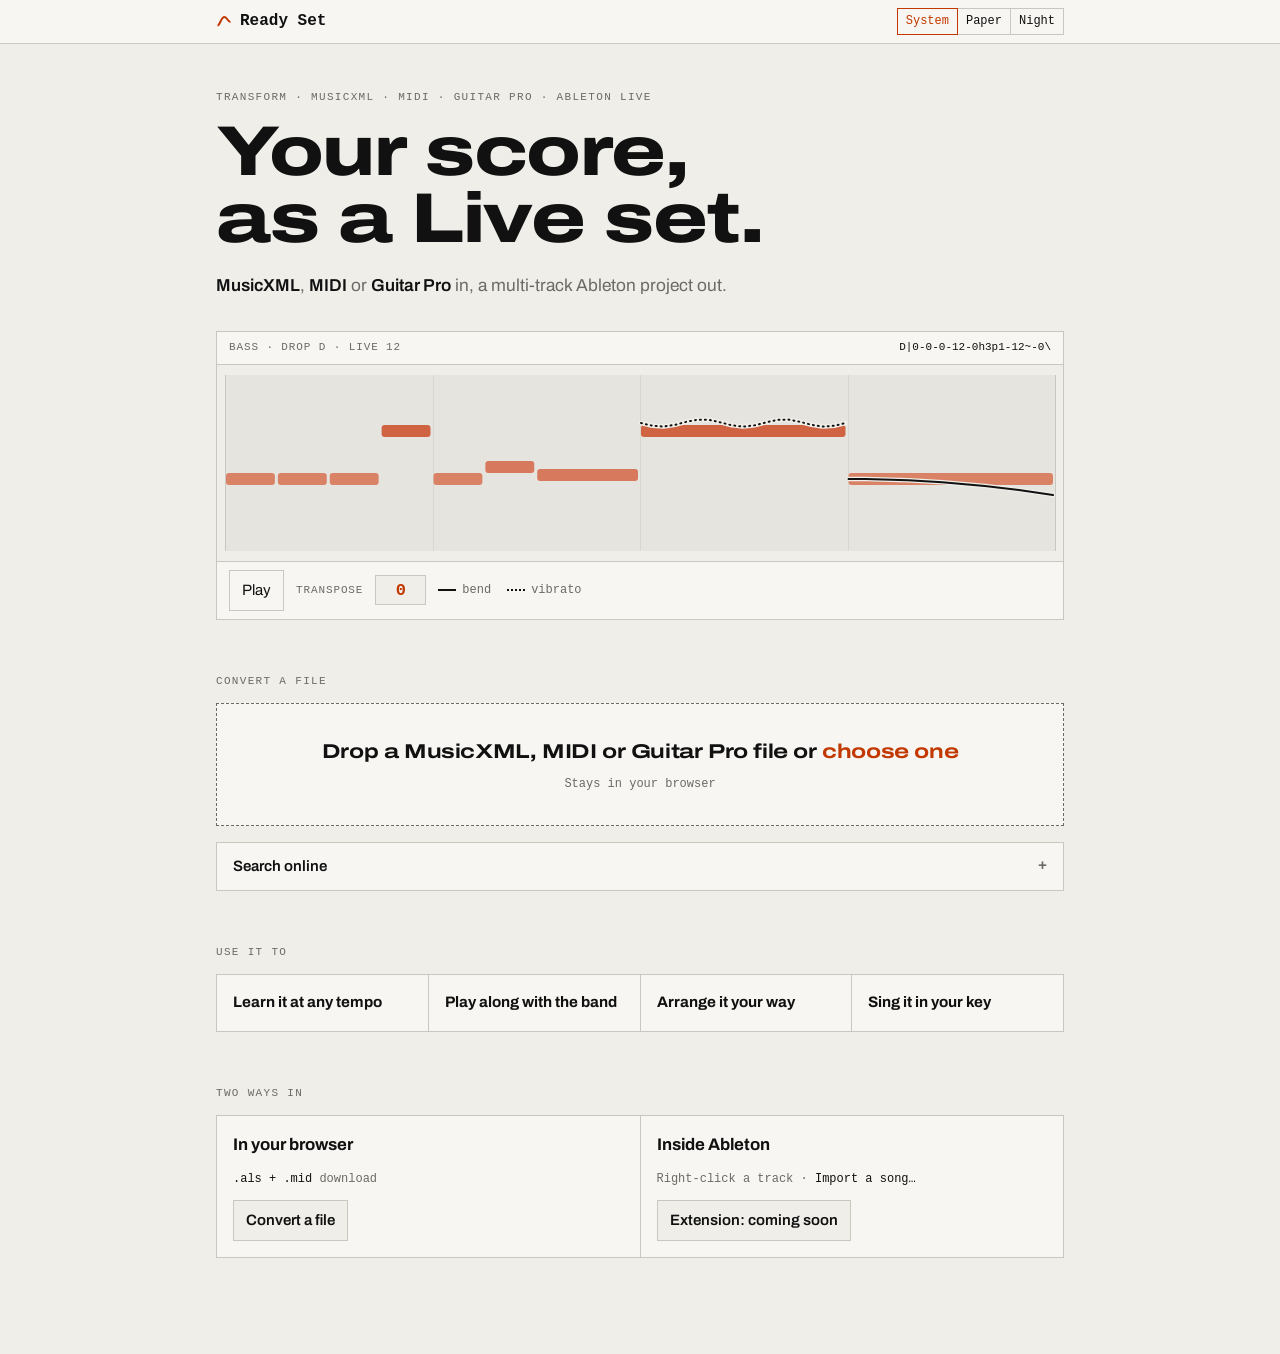
==== index.html @ 7d0a92f9 "Deploy Ready Set 0b4b450" ====
<!DOCTYPE html>
<html lang="en" data-category="transform">
<head>
<meta charset="UTF-8" />
<meta name="viewport" content="width=device-width, initial-scale=1" />
<title>Ready Set: your scores into Ableton Live</title>
<!-- Favicons: generated and copied here by the showcase's `npm run favicons -- --copy`. -->
<link rel="icon" href="./favicons/favicon-32.png" sizes="32x32" type="image/png" />
<link rel="icon" href="./favicons/favicon.svg" type="image/svg+xml" />
<link rel="apple-touch-icon" href="./favicons/apple-touch-icon.png" />
<!-- Shared design system (synced from ~/Playground/design into shared/vendor).
     Paths stay relative so the page also works under a subpath (GitHub Pages). -->
<link rel="stylesheet" href="./shared/vendor/design/tokens.css" />
<link rel="stylesheet" href="./shared/vendor/design/valuebox.css" />
<script src="./shared/roll.js"></script>
<style>
  * { box-sizing: border-box; }
  body {
    margin: 0; background: var(--ground); color: var(--ink);
    font: 15px/1.55 var(--font-sans); font-variant-numeric: tabular-nums;
    -webkit-font-smoothing: antialiased;
  }
  main { max-width: 880px; margin: 0 auto; padding: 0 16px 96px; }
  a { color: var(--ink); }
  .mut { color: var(--ink-mut); }
  .eyebrow { font: 500 11px/1 var(--font-mono); letter-spacing: .12em; text-transform: uppercase; color: var(--ink-mut); }
  .head { font-stretch: var(--head-stretch); font-weight: var(--head-weight); letter-spacing: var(--head-tracking); line-height: .95; margin: 0; }
  section { margin-top: calc(var(--space) * 7); }
  section > .eyebrow { display: block; margin-bottom: calc(var(--space) * 2); }

  /* controls (design reference) --------------------------------------- */
  button, select, input[type=text] {
    font: inherit; color: var(--ink); background: var(--ground-2); border: var(--hairline);
    border-radius: var(--radius); padding: var(--space) calc(var(--space) * 1.5);
  }
  button { cursor: pointer; }
  button:hover { background: var(--band); }
  button:disabled { color: var(--ink-mut); cursor: default; background: var(--ground-2); }
  button[aria-pressed="true"] { border-color: var(--acc); color: var(--acc); }
  button[aria-pressed="true"]:hover { background: var(--ground-2); }
  button.primary { background: var(--ink); color: var(--ground); border-color: var(--ink); font-weight: 600; }
  button.primary:hover { background: var(--ink); opacity: .85; }
  button.primary:disabled { background: var(--ground-2); color: var(--ink-mut); border-color: var(--line); opacity: 1; }
  input[type=checkbox] { accent-color: var(--acc); }
  input[type=text]:focus-visible, select:focus-visible, button:focus-visible, summary:focus-visible, .drop:focus-within {
    outline: 2px solid var(--acc); outline-offset: 1px;
  }
  label.cap, .cap { display: block; font: 500 11px/1.4 var(--font-mono); letter-spacing: .08em; text-transform: uppercase; color: var(--ink-mut); margin-bottom: var(--space); }

  /* bar ---------------------------------------------------------------- */
  .bar { border-bottom: var(--hairline); background: var(--ground-2); }
  .bar-inner { max-width: 880px; margin: 0 auto; padding: var(--space) 16px; display: flex; align-items: center; gap: var(--space); }
  .wordmark { font: 700 16px/1 var(--font-mono); display: flex; align-items: center; gap: var(--space); margin-right: auto; }
  .wordmark svg { width: 16px; height: 16px; }
  .modes { display: flex; }
  .modes button { padding: 4px var(--space); font: 500 12px/1.4 var(--font-mono); }
  .modes button + button { border-left: none; }

  /* hero --------------------------------------------------------------- */
  .hero { margin-top: calc(var(--space) * 6); }
  .hero h1 { font-size: clamp(2.4rem, 8vw, 4.4rem); margin-top: calc(var(--space) * 2); text-wrap: balance; }
  .lede { color: var(--ink-mut); font-size: 1.08rem; max-width: 56ch; margin: calc(var(--space) * 2.5) 0 0; }
  .lede b { color: var(--ink); font-weight: 600; }

  /* demo roll ------------------------------------------------------------ */
  .demo { margin-top: calc(var(--space) * 4); border: var(--hairline); background: var(--ground-2); }
  .demo-bar { display: flex; justify-content: space-between; gap: var(--space); flex-wrap: wrap;
    padding: var(--space) calc(var(--space) * 1.5); border-bottom: var(--hairline);
    font: 500 11px/1.4 var(--font-mono); letter-spacing: .08em; text-transform: uppercase; color: var(--ink-mut); }
  .demo-bar .src { color: var(--ink); text-transform: none; letter-spacing: 0; }
  canvas#roll { width: 100%; height: 196px; display: block; }
  .ctl { display: flex; align-items: center; gap: calc(var(--space) * 1.5); flex-wrap: wrap;
    padding: var(--space) calc(var(--space) * 1.5); border-top: var(--hairline); }
  .ctl-label { font: 500 11px/1 var(--font-mono); letter-spacing: .08em; text-transform: uppercase; color: var(--ink-mut); }
  .legend { font: 12px/1.4 var(--font-mono); color: var(--ink-mut); display: flex; gap: calc(var(--space) * 2); align-items: center; }
  .legend i { display: inline-block; width: 18px; height: 0; border-top: 2px solid var(--ink); vertical-align: middle; margin-right: 6px; }
  .legend i.vib { border-top-style: dotted; }

  /* the tool --------------------------------------------------------------- */
  .drop { display: block; border: 1px dashed var(--ink-mut); background: var(--ground-2); padding: calc(var(--space) * 4) calc(var(--space) * 2);
    text-align: center; cursor: pointer; }
  .drop:hover, .drop.over { border-style: solid; border-color: var(--acc); }
  .drop.over { background: var(--band); }
  .drop .big { font-size: 1.25rem; font-weight: 700; font-stretch: var(--head-stretch); letter-spacing: var(--head-tracking); }
  .drop .big .pick { color: var(--acc); }
  .drop .mut { font: 12px/1.5 var(--font-mono); margin-top: var(--space); }
  .panel { border: var(--hairline); background: var(--ground-2); padding: calc(var(--space) * 2); margin-top: calc(var(--space) * 2); }
  .picked .t { font-weight: 700; font-size: 1.1rem; }
  .picked .m { color: var(--ink-mut); font: 12px/1.5 var(--font-mono); margin-top: 2px; }
  .opts { display: flex; gap: calc(var(--space) * 1.5); align-items: flex-end; flex-wrap: wrap; margin-top: calc(var(--space) * 2); }
  .opts > div { flex: 1; min-width: 150px; }
  .opts > div.act { flex: 0 0 auto; min-width: 0; }
  .opts select { width: 100%; }
  #status { color: var(--ink-mut); font: 12px/1.5 var(--font-mono); min-height: 18px; margin-top: calc(var(--space) * 1.5); }
  #status.err { color: var(--ink); font-weight: 600; }
  #status.err::before { content: "Error: "; }
  #player-host { margin-top: calc(var(--space) * 1.5); }
  midi-player { width: 100%; display: block; }
  midi-player::part(control-panel) { background: var(--ground); border: var(--hairline); border-radius: 0; }
  midi-player::part(play-button) { color: var(--ink); background: var(--ground-2); border: var(--hairline); border-radius: 0; }
  midi-player::part(time) { color: var(--ink-mut); font-family: var(--font-mono); }
  midi-player::part(seek-bar) { accent-color: var(--acc); }
  #template-state { margin-top: var(--space); font: 11.5px var(--font-mono); color: var(--ink-mut); }

  /* online search ------------------------------------------------------------ */
  details.online { margin-top: calc(var(--space) * 2); border: var(--hairline); background: var(--ground-2); }
  details.online > summary { cursor: pointer; padding: calc(var(--space) * 1.5) calc(var(--space) * 2); font-weight: 600; list-style: none;
    display: flex; justify-content: space-between; gap: var(--space); }
  details.online > summary::-webkit-details-marker { display: none; }
  details.online > summary::after { content: "+"; font-family: var(--font-mono); color: var(--ink-mut); }
  details.online[open] > summary::after { content: "\2212"; }
  details.online > summary .mut { font: 12px/1.6 var(--font-mono); font-weight: 400; margin-left: auto; }
  .online-body { padding: 0 calc(var(--space) * 2) calc(var(--space) * 2); }
  .row { display: flex; gap: var(--space); }
  .row > input { flex: 1; min-width: 0; }
  .opt-row { display: flex; align-items: flex-start; gap: var(--space); margin-top: calc(var(--space) * 1.5); }
  .check { display: flex; gap: var(--space); align-items: flex-start; font-size: 14px; }
  .check input { margin-top: 4px; }
  .check .mut { font-size: 13px; }
  /* "Sources": a small disclosure; the list shows on hover, focus, or tap */
  .srcs { position: relative; margin-left: auto; flex: 0 0 auto; }
  .srcs-btn { display: inline-flex; align-items: center; gap: 4px; border: none; background: transparent; padding: 2px 0;
    color: var(--ink-mut); font: 500 11px/1.4 var(--font-mono); text-transform: uppercase; letter-spacing: .06em; cursor: help; }
  .srcs-btn:hover { background: transparent; color: var(--ink); }
  .srcs-btn svg { width: 12px; height: 12px; }
  .srcs .tip { display: none; position: absolute; right: 0; top: calc(100% + 6px); z-index: 5; width: 260px; padding: var(--space) calc(var(--space) * 1.25);
    background: var(--ground); border: var(--hairline); color: var(--ink-mut); font: 12px/1.5 var(--font-mono); flex-direction: column; gap: 3px; }
  .srcs .tip b { color: var(--ink); font-weight: 600; margin-right: 4px; }
  .srcs:hover .tip, .srcs:focus-within .tip, .srcs.open .tip { display: flex; }
  .search-status { color: var(--ink-mut); font: 12px/1.5 var(--font-mono); margin-top: calc(var(--space) * 1.5); }
  .search-status:empty { display: none; }
  .filters { display: flex; flex-wrap: wrap; margin-top: calc(var(--space) * 1.5); }
  .filters:empty { margin-top: 0; }
  .filters button { font: 500 12px/1.4 var(--font-mono); padding: 4px var(--space); margin: 0 -1px -1px 0; }
  .results { margin-top: calc(var(--space) * 1.5); max-height: 340px; overflow: auto; border-top: var(--hairline); }
  .results:empty { border-top: none; margin-top: 0; }
  .result { display: flex; align-items: baseline; gap: calc(var(--space) * 1.5); width: 100%; text-align: left;
    background: transparent; border: none; border-bottom: var(--hairline); padding: var(--space) 0; }
  .result:hover { background: var(--band); }
  .result.sel { box-shadow: inset 2px 0 0 var(--acc); padding-left: var(--space); }
  .result .rmain { flex: 1; min-width: 0; }
  .result .t { font-weight: 600; }
  .result .m, .result .src { color: var(--ink-mut); font: 12px/1.4 var(--font-mono); }
  .result .src { flex: 0 0 auto; text-transform: uppercase; letter-spacing: .06em; }

  /* uses, ways ---------------------------------------------------------------- */
  .grid { display: grid; grid-template-columns: 1fr 1fr; border-top: var(--hairline); border-left: var(--hairline); }
  .grid > * { padding: calc(var(--space) * 2); border-right: var(--hairline); border-bottom: var(--hairline); background: var(--ground-2); }
  .grid h3, .grid h2 { font-size: 1.05rem; margin: 0; font-weight: 700; }
  .grid.four { grid-template-columns: repeat(4, 1fr); }
  .grid.four h3 { font-size: .95rem; }
  .grid p { color: var(--ink-mut); font-size: 14px; margin: var(--space) 0 0; }
  .way { display: flex; flex-direction: column; }
  .way .req { margin-top: auto; padding-top: calc(var(--space) * 1.5); font: 12px/1.5 var(--font-mono); color: var(--ink-mut); }
  .way .req b { color: var(--ink); font-weight: 500; }
  .way a.btn { align-self: flex-start; margin-top: calc(var(--space) * 1.5); text-decoration: none; border: var(--hairline);
    padding: var(--space) calc(var(--space) * 1.5); background: var(--ground); font-weight: 600; }
  .way a.btn:hover { background: var(--band); }

  .foot { margin-top: calc(var(--space) * 6); padding-top: calc(var(--space) * 2); border-top: var(--hairline);
    font: 12px/1.7 var(--font-mono); color: var(--ink-mut); }
  .foot b { color: var(--ink); font-weight: 500; }

  @media (max-width: 600px) {
    .grid, .grid.four { grid-template-columns: 1fr; }
    .demo-bar .src { display: none; }
    .row { flex-direction: column; }
  }
  @media (prefers-reduced-motion: reduce) { * { animation: none !important; transition: none !important; } }
</style>
</head>
<body>
<div class="bar">
  <div class="bar-inner">
    <div class="wordmark">
      <svg viewBox="0 0 16 16" fill="none" aria-hidden="true">
        <path d="M1.5 12.5C4 12.5 5 4 8.5 4c2.6 0 3.4 5 6 5" stroke="var(--acc)" stroke-width="2"/>
      </svg>Ready Set
    </div>
    <div class="modes" role="group" aria-label="Colour mode">
      <button type="button" data-mode="" aria-pressed="true">System</button>
      <button type="button" data-mode="paper" aria-pressed="false">Paper</button>
      <button type="button" data-mode="night" aria-pressed="false">Night</button>
    </div>
  </div>
</div>

<main>
  <section class="hero">
    <div class="eyebrow">Transform · MusicXML · MIDI · Guitar Pro · Ableton Live</div>
    <h1 class="head">Your score, as a Live set.</h1>
    <p class="lede"><b>MusicXML</b>, <b>MIDI</b> or <b>Guitar Pro</b> in, a multi-track Ableton project out.</p>

    <div class="demo">
      <div class="demo-bar">
        <span>Bass · drop D · Live 12</span>
        <span class="src">D|0-0-0-12-0h3p1-12~-0\</span>
      </div>
      <canvas id="roll" aria-label="Piano roll of a one-bar drop-D bassline with a legato run, a vibrato hold and a pitch dive"></canvas>
      <div class="ctl">
        <button id="play" type="button">Play</button>
        <span id="tr-label" class="ctl-label">Transpose</span>
        <span id="tr"></span>
        <span class="legend" aria-hidden="true"><span><i></i>bend</span><span><i class="vib"></i>vibrato</span></span>
      </div>
    </div>
  </section>

  <section class="tool" id="tool">
    <span class="eyebrow">Convert a file</span>
    <label class="drop" id="drop" for="file">
      <div class="big">Drop a MusicXML, MIDI or Guitar Pro file or <span class="pick">choose one</span></div>
      <div class="mut">Stays in your browser</div>
      <input type="file" id="file" accept=".musicxml,.xml,.mid,.midi,.gp,.gpx,.gp3,.gp4,.gp5" hidden />
    </label>

    <details class="online" id="online">
      <summary>Search online</summary>
      <div class="online-body">
        <form id="search-form">
          <div class="row">
            <input type="text" id="q" placeholder="Song or artist" aria-label="Song or artist" autocomplete="off" />
            <button type="submit">Search</button>
          </div>
        </form>
        <div class="opt-row">
          <label class="check">
            <input type="checkbox" id="uploads" />
            <span>Include fan-made MIDI <span class="mut">(fine for practice, not for release)</span></span>
          </label>
          <span class="srcs" id="srcs">
            <button type="button" class="srcs-btn" id="srcs-btn" aria-describedby="srcs-tip" aria-expanded="false"><svg viewBox="0 0 12 12" aria-hidden="true"><circle cx="6" cy="6" r="5.25" fill="none" stroke="currentColor"/><path d="M6 5.2v3.3M6 3.3v.1" stroke="currentColor" stroke-width="1.3" stroke-linecap="round"/></svg>Sources</button>
            <!-- app.js rewrites these lines to match what this host can reach
                 (without a proxy there is no live Mutopia or FreeMIDI). -->
            <span class="tip" role="tooltip" id="srcs-tip">
              <span id="src-mutopia"><b>Mutopia</b> public-domain scores, always searched</span>
              <span id="src-fan"><b>BitMidi, FreeMIDI</b> fan-made MIDI, searched when included</span>
            </span>
          </span>
        </div>
        <div class="search-status" id="search-status" role="status"></div>
        <div class="filters" id="filters"></div>
        <div class="results" id="results"></div>
      </div>
    </details>

    <div class="panel picked" id="picked" hidden>
      <span class="cap">Selected</span>
      <div id="picked-info"></div>
      <div class="opts">
        <div>
          <label class="cap" for="format">Format</label>
          <select id="format">
            <option value="als">Ableton Live (.als)</option>
            <option value="mid">MIDI (.mid)</option>
          </select>
        </div>
        <div>
          <label class="cap" for="semitones">Transpose</label>
          <select id="semitones"><!-- filled by JS: -12..+12 --></select>
        </div>
        <div class="act"><button id="preview" type="button" disabled>Preview</button></div>
        <div class="act"><button id="download" class="primary" type="button" disabled>Download</button></div>
      </div>
      <div id="status" role="status"></div>
      <div id="player-host" hidden></div>
      <div id="template-state"></div>
    </div>
  </section>

  <section class="uses">
    <span class="eyebrow">Use it to</span>
    <div class="grid four">
      <div><h3>Learn it at any tempo</h3></div>
      <div><h3>Play along with the band</h3></div>
      <div><h3>Arrange it your way</h3></div>
      <div><h3>Sing it in your key</h3></div>
    </div>
  </section>

  <section class="ways">
    <span class="eyebrow">Two ways in</span>
    <div class="grid">
      <div class="way">
        <h2>In your browser</h2>
        <div class="req"><b>.als + .mid</b> download</div>
        <a class="btn" href="#tool">Convert a file</a>
      </div>
      <div class="way">
        <h2>Inside Ableton</h2>
        <div class="req">Right-click a track · <b>Import a song…</b></div>
        <a class="btn" href="https://github.com/swwallowws/ready-set">Extension: coming soon</a>
      </div>
    </div>
  </section>
</main>

<script type="module">
  import { valueBox } from "./shared/vendor/design/valuebox.js";
  // ---- colour mode: System / Paper / Night -----------------------------------
  // Stamps data-theme on :root (tokens.css flips color-scheme from it). ?theme=
  // or a saved choice seeds it; the canvas redraws on every change.
  const root = document.documentElement;
  const store = {
    get(k) { try { return localStorage.getItem(k); } catch (e) { return null; } },
    set(k, v) { try { v == null ? localStorage.removeItem(k) : localStorage.setItem(k, v); } catch (e) { /* private mode */ } },
  };
  const modeBtns = [...document.querySelectorAll('.modes button')];
  function setMode(m, save) {
    if (m) root.setAttribute('data-theme', m); else root.removeAttribute('data-theme');
    modeBtns.forEach(b => b.setAttribute('aria-pressed', String(b.dataset.mode === (m || ''))));
    if (save) store.set('tabridge-mode', m || null);
    window.dispatchEvent(new Event('tabridge-theme'));
  }
  const param = new URLSearchParams(location.search).get('theme');
  setMode(param === 'paper' || param === 'night' ? param : (store.get('tabridge-mode') || ''), false);
  modeBtns.forEach(b => b.addEventListener('click', () => setMode(b.dataset.mode, true)));

  // ---- playable bassline demo (Web Audio + canvas) ------------------------------
  // p = semitones above MIDI 40 (E2). v = velocity 0..1 (ghosts play quieter).
  // bend = semitones glided to over the note, vib = vibrato hold, leg = legato
  // from the previous note. The back half of that groove: a chug up to the
  // octave, a legato run, a vibrato hold and a closing dive.
  const D = -2, OCT = 10;
  const notes = [
    {b:0,    l:0.25, p:D,   v:1},
    {b:0.25, l:0.25, p:D,   v:.45},
    {b:0.5,  l:0.25, p:D,   v:.8},
    {b:0.75, l:0.25, p:OCT, v:.75},
    {b:1,    l:0.25, p:D,   v:.45},
    {b:1.25, l:0.25, p:1,   v:.7,  leg:true},
    {b:1.5,  l:0.5,  p:-1,  v:.8,  leg:true},
    {b:2,    l:1,    p:OCT, v:.9, vib:true},
    {b:3,    l:1,    p:D,   v:1,  bend:-4},
  ];
  const BEATS = 4, PMIN = -20, PMAX = 24;   // relative to E2, with room to transpose +-12
  let transpose = 0, playhead = null, pal = null;
  const canvas = document.getElementById('roll'), ctx = canvas.getContext('2d');
  const R = window.TabridgeRoll;
  const refreshPalette = () => { pal = R.palette(root); draw(); };

  function fit() {
    const dpr = Math.min(window.devicePixelRatio || 1, 2), r = canvas.getBoundingClientRect();
    canvas.width = Math.round(r.width * dpr); canvas.height = Math.round(r.height * dpr);
    ctx.setTransform(dpr, 0, 0, dpr, 0, 0); return r;
  }
  // Rounded-rect path (the demo keeps its original chunky note shape).
  function rr(x, y, w, h, r) { ctx.beginPath(); ctx.moveTo(x + r, y);
    ctx.arcTo(x + w, y, x + w, y + h, r); ctx.arcTo(x + w, y + h, x, y + h, r); ctx.arcTo(x, y + h, x, y, r); ctx.arcTo(x, y, x + w, y, r); ctx.closePath(); }
  // A 2px ink line over a ground-coloured casing, so it reads on any tint.
  // `dash` draws the ink pass dotted (the casing stays a solid halo underneath),
  // matching the legend's dotted vibrato swatch.
  function cased(path, dash) {
    ctx.lineCap = 'round'; ctx.lineJoin = 'round'; ctx.setLineDash([]);
    path(); ctx.lineWidth = 4.5; ctx.strokeStyle = pal.ground; ctx.stroke();
    if (dash) ctx.setLineDash(dash);
    path(); ctx.lineWidth = 2; ctx.strokeStyle = pal.ink; ctx.stroke();
    if (dash) ctx.setLineDash([]);
  }
  function draw() {
    if (!pal) pal = R.palette(root);
    const r = fit(), W = r.width, H = r.height, pL = 8, pT = 10, rw = W - 16, rh = H - 20;
    ctx.fillStyle = pal.ground; ctx.fillRect(0, 0, W, H);
    ctx.fillStyle = pal.band; ctx.fillRect(pL, pT, rw, rh);
    const x = b => pL + (b / BEATS) * rw, y = p => pT + ((PMAX - (p + transpose)) / (PMAX - PMIN)) * rh;
    ctx.fillStyle = pal.line;   // beat lines, bar lines stronger
    for (let i = 0; i <= BEATS; i++) { ctx.globalAlpha = i % 4 === 0 ? 1 : 0.5; ctx.fillRect(Math.round(x(i)), pT, 1, rh); }
    ctx.globalAlpha = 1;
    const at = playhead == null ? null : playhead * BEATS;
    notes.forEach(n => {
      const nx = x(n.b), nw = Math.max(6, x(n.b + n.l) - nx - 3), ny = y(n.p);
      const now = at != null && at >= n.b && at < n.b + n.l;
      rr(nx + 1, ny - 6, nw, 12, 3);
      // shaded by sounding pitch on the roll's fixed axis, so a transpose recolours the line
      ctx.fillStyle = now ? pal.acc : pal.tint(R.shade(n.p + transpose, PMIN, PMAX)); ctx.fill();
      if (now) { ctx.lineWidth = 1; ctx.strokeStyle = pal.ink; ctx.stroke(); }
      if (n.bend) {   // bend: curve from the note to its target pitch
        const x0 = nx + 1, x1 = nx + 1 + nw, y0 = ny, y1 = y(n.p + n.bend);
        cased(() => { ctx.beginPath(); ctx.moveTo(x0, y0);
          for (let s = 1; s <= 24; s++) { const t = s / 24; ctx.lineTo(x0 + (x1 - x0) * t, y0 + (y1 - y0) * t * t); } });
      }
      if (n.vib) {    // vibrato: a dotted wave riding just above the note
        cased(() => { ctx.beginPath();
          for (let s = 0; s <= 18; s++) { const t = s / 18, xx = nx + 1 + nw * t, yy = ny - 8 + Math.sin(t * Math.PI * 5) * 3.6;
            s === 0 ? ctx.moveTo(xx, yy) : ctx.lineTo(xx, yy); } }, [1, 4]);
      }
    });
    if (playhead != null) { ctx.fillStyle = pal.acc; ctx.fillRect(Math.round(pL + playhead * rw), pT, 1.5, rh); }
  }

  valueBox(document.getElementById('tr'), {
    min: -12, max: 12, value: 0, labelledBy: 'tr-label',
    format: v => (v > 0 ? '+' : '') + v,
    onChange: v => {
      transpose = v; draw();
      if (playing) activeOscs.forEach(o => { try { o.detune.setValueAtTime(transpose * 100, audio.currentTime); } catch (e) {} });
    },
  });

  // audible playback (legato groups, live transpose, sustaining bass)
  let audio = null, playNodes = [], activeOscs = [], playing = false, phStart = 0, phRAF = 0, endTimer = 0;
  const BPM = 100, SPB = 60 / BPM, TOTAL = BEATS * SPB, midiFreq = m => 440 * Math.pow(2, (m - 69) / 12);
  const playBtn = document.getElementById('play');
  function stopAudio() {
    playing = false; playhead = null; cancelAnimationFrame(phRAF); clearTimeout(endTimer);
    playNodes.forEach(n => { try { n.stop(); } catch (e) {} }); playNodes = []; activeOscs = [];
    playBtn.textContent = 'Play'; playBtn.setAttribute('aria-pressed', 'false'); draw();
  }
  function playAudio() {
    if (playing) { stopAudio(); return; }
    audio = audio || new (window.AudioContext || window.webkitAudioContext)(); audio.resume();
    const t = audio.currentTime + 0.06;
    const master = audio.createGain(); master.gain.value = 0.2;
    const lp = audio.createBiquadFilter(); lp.type = 'lowpass'; lp.frequency.value = 1600; lp.Q.value = 0.6;
    master.connect(lp); lp.connect(audio.destination);
    const groups = []; let cur = null;
    notes.forEach(n => { const contig = cur && Math.abs(n.b - cur.endBeat) < 0.02;
      if (n.leg && cur && contig) { cur.segs.push(n); cur.endBeat = n.b + n.l; }
      else { cur = { sb: n.b, endBeat: n.b + n.l, segs: [n] }; groups.push(cur); } });
    groups.forEach(gp => {
      const gt0 = t + gp.sb * SPB, gEnd = t + gp.endBeat * SPB;
      const osc = audio.createOscillator(); osc.type = 'triangle';
      const g = audio.createGain(); osc.connect(g); g.connect(master);
      osc.detune.setValueAtTime(transpose * 100, gt0);
      gp.segs.forEach((n, si) => { const st = t + n.b * SPB, dur = n.l * SPB, f = midiFreq(40 + n.p);
        if (si === 0) osc.frequency.setValueAtTime(f, st);
        else osc.frequency.linearRampToValueAtTime(f, st + 0.028);
        if (n.bend) osc.frequency.linearRampToValueAtTime(midiFreq(40 + n.p + n.bend), st + dur * 0.9);
        if (n.vib) { const lfo = audio.createOscillator(); lfo.frequency.value = 5.5; const lg = audio.createGain(); lg.gain.value = 40;
          lfo.connect(lg); lg.connect(osc.detune); lfo.start(st); lfo.stop(st + dur + 0.05); playNodes.push(lfo); } });
      const glen = gEnd - gt0, rel = Math.min(0.12, glen * 0.35);
      const pk = 0.85 * (0.3 + 0.7 * gp.segs[0].v);   // velocity: ghosts sit back
      g.gain.setValueAtTime(0, gt0); g.gain.linearRampToValueAtTime(pk, gt0 + 0.02);
      g.gain.setValueAtTime(pk, gEnd - rel); g.gain.linearRampToValueAtTime(0.0001, gEnd);
      osc.start(gt0); osc.stop(gEnd + 0.06); playNodes.push(osc); activeOscs.push(osc); });
    playing = true; phStart = t; playBtn.textContent = 'Stop'; playBtn.setAttribute('aria-pressed', 'true');
    if (R.reducedMotion()) {
      // Reduced motion: a static marker at the start instead of a moving playhead.
      playhead = 0; draw(); endTimer = setTimeout(stopAudio, TOTAL * 1000 + 100);
      return;
    }
    (function ph() { if (!playing) return; const el = audio.currentTime - phStart;
      if (el >= TOTAL) { stopAudio(); return; } playhead = Math.max(0, el / TOTAL); draw(); phRAF = requestAnimationFrame(ph); })();
  }
  playBtn.addEventListener('click', playAudio);
  window.addEventListener('resize', draw);
  window.addEventListener('tabridge-theme', refreshPalette);
  R.onSchemeChange(refreshPalette);
  document.fonts && document.fonts.ready.then(refreshPalette);
  refreshPalette();
</script>
<script type="module" src="./app.js"></script>
</body>
</html>
---- shared/vendor/design/tokens.css ----
/* Shared design system: the only source of colour, type and shape.
   Mode follows the system (Paper light, Night dark); data-theme="paper" or
   "night" on any element forces one. data-category on any element sets --acc
   for it and its children. Colours are light-dark(Paper, Night), which needs
   Safari 17.5+, Chrome 123+ or Firefox 120+; older engines get Paper. */

@font-face {
  font-family: "Archivo";
  src: url("fonts/Archivo.woff2") format("woff2");
  font-weight: 400 800;
  font-stretch: 62% 125%;
  font-display: swap;
}
@font-face {
  font-family: "JetBrains Mono";
  src: url("fonts/JetBrainsMono.woff2") format("woff2");
  font-weight: 100 800;
  font-display: swap;
}

:root {
  color-scheme: light dark;

  --ground:   light-dark(#efeee9, #0e0e0e);
  --ground-2: light-dark(#f7f6f2, #161616);
  --band:     light-dark(#e6e4de, #151515);
  --line:     light-dark(#c9c7bf, #333333);
  --ink:      light-dark(#111111, #f2f2ee);
  --ink-mut:  light-dark(#6b6a64, #8a8a85);
  /* The demo shell's "DEMO" mark, laid over the demo at a low alpha
     (demoshell.css): the ink, so it shows on every ground and on top of
     notes, within what check-contrast.mjs allows where it crosses text. */
  --mark:     light-dark(#111111, #f2f2ee);

  /* Without a category the accent is ink. */
  --acc: var(--ink);

  --font-sans: "Archivo", -apple-system, "Helvetica Neue", Helvetica, Arial, sans-serif;
  --font-mono: "JetBrains Mono", ui-monospace, "SF Mono", Menlo, monospace;
  --head-stretch: 125%;
  --head-weight: 800;
  --head-tracking: -0.02em;

  --space: 8px;
  --radius: 0;
  --hairline: 1px solid var(--line);
}

[data-theme="paper"] { color-scheme: light; }
[data-theme="night"] { color-scheme: dark; }
/* data-theme only flips color-scheme by default; repaint the surface too, or a
   themed child (e.g. <aside data-theme="night"> inside a Paper page) shows
   the wrong ink on the parent's ground. */
[data-theme] { background-color: var(--ground); color: var(--ink); }

/* Category accents mean "active / now". Any element may carry data-category. */
[data-category="transcribe"] { --acc: light-dark(#007489, #3df2ff); }
[data-category="transform"]  { --acc: light-dark(#c23900, #ff5a1f); }
[data-category="perceive"]   { --acc: light-dark(#597300, #d7ff1f); }
[data-category="workflow"]   { --acc: light-dark(#cd0f70, #ff2d95); }

/* Engines without light-dark(): Paper only. Must equal the Paper values above;
   check-contrast.mjs enforces it. */
@supports not (color: light-dark(#000000, #ffffff)) {
  :root, [data-theme] { color-scheme: light; }
  :root {
    --ground: #efeee9;
    --ground-2: #f7f6f2;
    --band: #e6e4de;
    --line: #c9c7bf;
    --ink: #111111;
    --ink-mut: #6b6a64;
    --mark: #111111;
  }
  [data-category="transcribe"] { --acc: #007489; }
  [data-category="transform"]  { --acc: #c23900; }
  [data-category="perceive"]   { --acc: #597300; }
  [data-category="workflow"]   { --acc: #cd0f70; }
}
---- shared/vendor/design/valuebox.css ----
/* Value box (valuebox.js): only the number, in the accent, in a box. On hover
   an arrow appears in the half the pointer is over and the cursor points the
   same way. Link after tokens.css; sizes follow the element's font-size. */

.valuebox {
  position: relative;
  display: inline-grid;
  place-items: center;
  min-width: 5ch;
  height: 1.75em;
  padding: 0 0.7em;
  border: var(--hairline);
  background: var(--ground);
  /* Sized to sit in a toolbar next to 12-13 px controls without shouting;
     set font-size on the element to scale the whole box. */
  font: 600 17px/1 var(--font-mono);
  font-variant-numeric: tabular-nums;
  color: var(--acc);
  cursor: pointer;
  user-select: none;
  -webkit-user-select: none;
  touch-action: none;
}
.valuebox:hover,
.valuebox.held { border-color: var(--acc); }
.valuebox:focus-visible { outline: 2px solid var(--acc); outline-offset: 1px; }
.valuebox[data-half="up"] { cursor: n-resize; }
.valuebox[data-half="down"] { cursor: s-resize; }

.valuebox-arrow {
  position: absolute;
  right: 3px;
  width: 0;
  height: 0;
  opacity: 0;
  border-left: 4px solid transparent;
  border-right: 4px solid transparent;
  transition: opacity 0.12s;
}
.valuebox[data-half="up"] .valuebox-arrow { top: 5px; border-bottom: 5px solid var(--acc); opacity: 1; }
.valuebox[data-half="down"] .valuebox-arrow { bottom: 5px; border-top: 5px solid var(--acc); opacity: 1; }
@media (prefers-reduced-motion: reduce) {
  .valuebox-arrow { transition: none; }
}
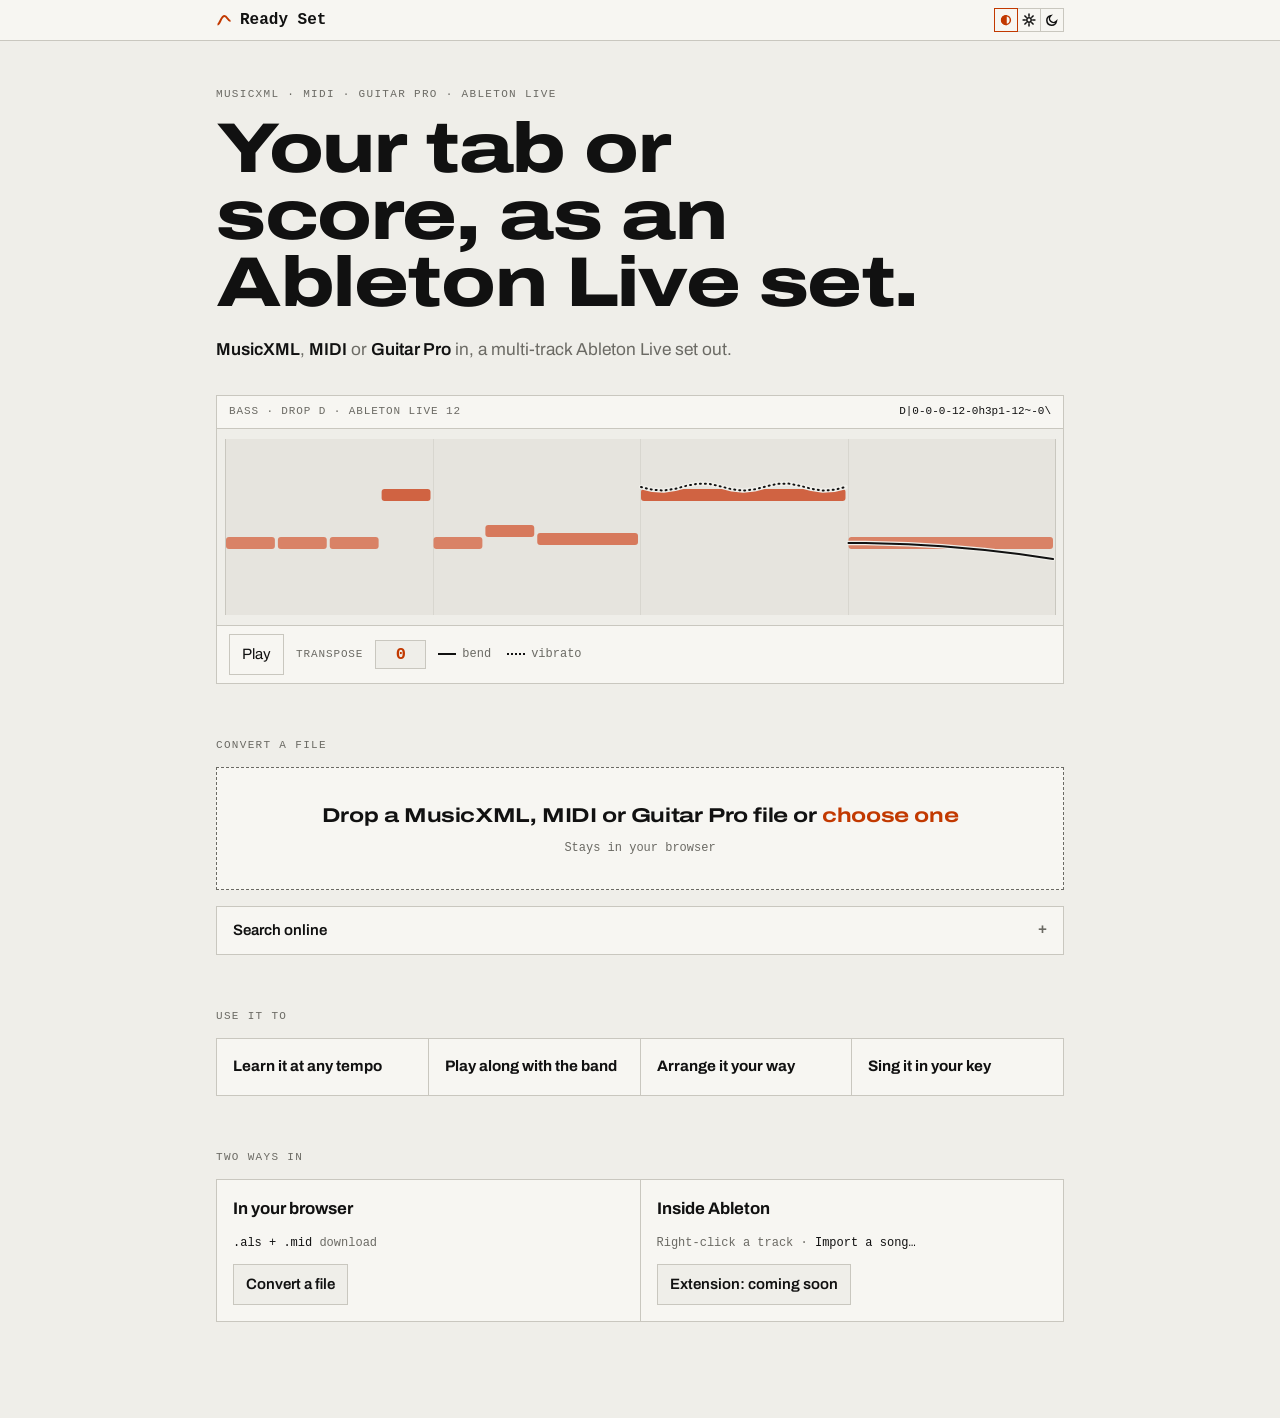
==== commit 746693db: "Deploy Ready Set 4b8a9e9" ====
--- a/index.html
+++ b/index.html
@@ -3,7 +3,7 @@
 <head>
 <meta charset="UTF-8" />
 <meta name="viewport" content="width=device-width, initial-scale=1" />
-<title>Ready Set: your scores into Ableton Live</title>
+<title>Ready Set: your tabs and scores into Ableton Live</title>
 <!-- Favicons: generated and copied here by the showcase's `npm run favicons -- --copy`. -->
 <link rel="icon" href="./favicons/favicon-32.png" sizes="32x32" type="image/png" />
 <link rel="icon" href="./favicons/favicon.svg" type="image/svg+xml" />
@@ -12,6 +12,8 @@
      Paths stay relative so the page also works under a subpath (GitHub Pages). -->
 <link rel="stylesheet" href="./shared/vendor/design/tokens.css" />
 <link rel="stylesheet" href="./shared/vendor/design/valuebox.css" />
+<link rel="stylesheet" href="./shared/vendor/design/iconbutton.css" />
+<link rel="stylesheet" href="./shared/vendor/design/themeswitch.css" />
 <script src="./shared/roll.js"></script>
 <style>
   * { box-sizing: border-box; }
@@ -52,9 +54,6 @@
   .bar-inner { max-width: 880px; margin: 0 auto; padding: var(--space) 16px; display: flex; align-items: center; gap: var(--space); }
   .wordmark { font: 700 16px/1 var(--font-mono); display: flex; align-items: center; gap: var(--space); margin-right: auto; }
   .wordmark svg { width: 16px; height: 16px; }
-  .modes { display: flex; }
-  .modes button { padding: 4px var(--space); font: 500 12px/1.4 var(--font-mono); }
-  .modes button + button { border-left: none; }
 
   /* hero --------------------------------------------------------------- */
   .hero { margin-top: calc(var(--space) * 6); }
@@ -177,23 +176,19 @@
         <path d="M1.5 12.5C4 12.5 5 4 8.5 4c2.6 0 3.4 5 6 5" stroke="var(--acc)" stroke-width="2"/>
       </svg>Ready Set
     </div>
-    <div class="modes" role="group" aria-label="Colour mode">
-      <button type="button" data-mode="" aria-pressed="true">System</button>
-      <button type="button" data-mode="paper" aria-pressed="false">Paper</button>
-      <button type="button" data-mode="night" aria-pressed="false">Night</button>
-    </div>
+    <div class="modes"></div>
   </div>
 </div>
 
 <main>
   <section class="hero">
-    <div class="eyebrow">Transform · MusicXML · MIDI · Guitar Pro · Ableton Live</div>
-    <h1 class="head">Your score, as a Live set.</h1>
-    <p class="lede"><b>MusicXML</b>, <b>MIDI</b> or <b>Guitar Pro</b> in, a multi-track Ableton project out.</p>
+    <div class="eyebrow">MusicXML · MIDI · Guitar Pro · Ableton Live</div>
+    <h1 class="head">Your tab or score, as an Ableton Live set.</h1>
+    <p class="lede"><b>MusicXML</b>, <b>MIDI</b> or <b>Guitar Pro</b> in, a multi-track Ableton Live set out.</p>
 
     <div class="demo">
       <div class="demo-bar">
-        <span>Bass · drop D · Live 12</span>
+        <span>Bass · drop D · Ableton Live 12</span>
         <span class="src">D|0-0-0-12-0h3p1-12~-0\</span>
       </div>
       <canvas id="roll" aria-label="Piano roll of a one-bar drop-D bassline with a legato run, a vibrato hold and a pitch dive"></canvas>
@@ -231,7 +226,7 @@
           <span class="srcs" id="srcs">
             <button type="button" class="srcs-btn" id="srcs-btn" aria-describedby="srcs-tip" aria-expanded="false"><svg viewBox="0 0 12 12" aria-hidden="true"><circle cx="6" cy="6" r="5.25" fill="none" stroke="currentColor"/><path d="M6 5.2v3.3M6 3.3v.1" stroke="currentColor" stroke-width="1.3" stroke-linecap="round"/></svg>Sources</button>
             <!-- app.js rewrites these lines to match what this host can reach
-                 (without a proxy there is no live Mutopia or FreeMIDI). -->
+                 (the static site has no proxy, so no live Mutopia or FreeMIDI). -->
             <span class="tip" role="tooltip" id="srcs-tip">
               <span id="src-mutopia"><b>Mutopia</b> public-domain scores, always searched</span>
               <span id="src-fan"><b>BitMidi, FreeMIDI</b> fan-made MIDI, searched when included</span>
@@ -297,24 +292,13 @@
 
 <script type="module">
   import { valueBox } from "./shared/vendor/design/valuebox.js";
-  // ---- colour mode: System / Paper / Night -----------------------------------
-  // Stamps data-theme on :root (tokens.css flips color-scheme from it). ?theme=
-  // or a saved choice seeds it; the canvas redraws on every change.
-  const root = document.documentElement;
-  const store = {
-    get(k) { try { return localStorage.getItem(k); } catch (e) { return null; } },
-    set(k, v) { try { v == null ? localStorage.removeItem(k) : localStorage.setItem(k, v); } catch (e) { /* private mode */ } },
-  };
-  const modeBtns = [...document.querySelectorAll('.modes button')];
-  function setMode(m, save) {
-    if (m) root.setAttribute('data-theme', m); else root.removeAttribute('data-theme');
-    modeBtns.forEach(b => b.setAttribute('aria-pressed', String(b.dataset.mode === (m || ''))));
-    if (save) store.set('tabridge-mode', m || null);
-    window.dispatchEvent(new Event('tabridge-theme'));
-  }
-  const param = new URLSearchParams(location.search).get('theme');
-  setMode(param === 'paper' || param === 'night' ? param : (store.get('tabridge-mode') || ''), false);
-  modeBtns.forEach(b => b.addEventListener('click', () => setMode(b.dataset.mode, true)));
+  import { themeSwitch } from "./shared/vendor/design/themeswitch.js";
+  // ---- colour mode: System / Paper / Night, as the design system's symbols ----
+  // ?theme= or a saved choice seeds it; the canvas redraws on every change.
+  themeSwitch(document.querySelector('.modes'), {
+    storageKey: 'tabridge-mode',
+    onChange: () => window.dispatchEvent(new Event('tabridge-theme')),
+  });
 
   // ---- playable bassline demo (Web Audio + canvas) ------------------------------
   // p = semitones above MIDI 40 (E2). v = velocity 0..1 (ghosts play quieter).
@@ -337,6 +321,7 @@
   let transpose = 0, playhead = null, pal = null;
   const canvas = document.getElementById('roll'), ctx = canvas.getContext('2d');
   const R = window.TabridgeRoll;
+  const root = document.documentElement;   // the palette reads the theme's tokens from here
   const refreshPalette = () => { pal = R.palette(root); draw(); };
 
   function fit() {
--- a/shared/vendor/design/tokens.css
+++ b/shared/vendor/design/tokens.css
@@ -35,6 +35,16 @@
   /* Without a category the accent is ink. */
   --acc: var(--ink);
 
+  /* One colour per drum part, wherever drums are drawn (YSAD's circle, dials
+     and pads). A fixed categorical set, validated with the dataviz palette
+     checks for every pair in both modes: lightness band, chroma, colourblind
+     separation, normal-vision separation, 3:1 against the ground. The kick is
+     the transform accent. */
+  --drum-kick:  light-dark(#c23900, #fa4e00);
+  --drum-snare: light-dark(#2a78d6, #0066c8);
+  --drum-hats:  light-dark(#008a5f, #199e70);
+  --drum-perc:  light-dark(#4a3aa7, #c366e7);
+
   --font-sans: "Archivo", -apple-system, "Helvetica Neue", Helvetica, Arial, sans-serif;
   --font-mono: "JetBrains Mono", ui-monospace, "SF Mono", Menlo, monospace;
   --head-stretch: 125%;
@@ -71,6 +81,10 @@
     --ink: #111111;
     --ink-mut: #6b6a64;
     --mark: #111111;
+    --drum-kick: #c23900;
+    --drum-snare: #2a78d6;
+    --drum-hats: #008a5f;
+    --drum-perc: #4a3aa7;
   }
   [data-category="transcribe"] { --acc: #007489; }
   [data-category="transform"]  { --acc: #c23900; }
--- a/shared/vendor/design/iconbutton.css
+++ b/shared/vendor/design/iconbutton.css
@@ -0,0 +1,36 @@
+/* Icon buttons (iconbutton.js): a square button with a symbol drawn in
+   currentColor. Sizes m (32px, the default) and s (24px). Pressed toggles
+   take the accent. Link after tokens.css. Nothing moves. */
+
+.iconbutton {
+  --iconbutton-size: calc(var(--space) * 4);
+  --iconbutton-glyph: 16px;
+  box-sizing: border-box;
+  display: inline-grid;
+  place-items: center;
+  flex: none;
+  width: var(--iconbutton-size);
+  height: var(--iconbutton-size);
+  margin: 0;
+  padding: 0;
+  border: var(--hairline);
+  border-radius: var(--radius);
+  background: var(--ground-2);
+  color: var(--ink);
+  cursor: pointer;
+  vertical-align: middle;
+}
+.iconbutton[data-size="s"] { --iconbutton-size: calc(var(--space) * 3); --iconbutton-glyph: 14px; }
+.iconbutton .ds-icon { display: block; width: var(--iconbutton-glyph); height: var(--iconbutton-glyph); pointer-events: none; }
+/* The stroke stays 1.5px at every size. */
+.ds-icon * { vector-effect: non-scaling-stroke; }
+
+.iconbutton:hover { background: var(--band); }
+.iconbutton[aria-pressed="true"] { border-color: var(--acc); color: var(--acc); }
+.iconbutton[aria-pressed="true"]:hover { background: var(--ground-2); }
+.iconbutton:focus-visible { outline: 2px solid var(--acc); outline-offset: 1px; }
+.iconbutton:disabled { cursor: default; opacity: .45; }
+.iconbutton:disabled:hover { background: var(--ground-2); }
+
+/* A bare icon anywhere else (a link, a line of text) sits on the text line. */
+.ds-icon { flex: none; vertical-align: -.2em; }
--- a/shared/vendor/design/themeswitch.css
+++ b/shared/vendor/design/themeswitch.css
@@ -0,0 +1,9 @@
+/* The colour mode switch (themeswitch.js): three small icon buttons joined
+   into one row. The chosen mode takes the accent. Link after iconbutton.css. */
+
+.themeswitch { display: inline-flex; }
+.themeswitch .iconbutton { border-radius: 0; }
+.themeswitch .iconbutton:first-child { border-radius: var(--radius) 0 0 var(--radius); }
+.themeswitch .iconbutton:last-child { border-radius: 0 var(--radius) var(--radius) 0; }
+.themeswitch .iconbutton + .iconbutton { margin-left: -1px; }
+.themeswitch .iconbutton[aria-pressed="true"] { position: relative; z-index: 1; }
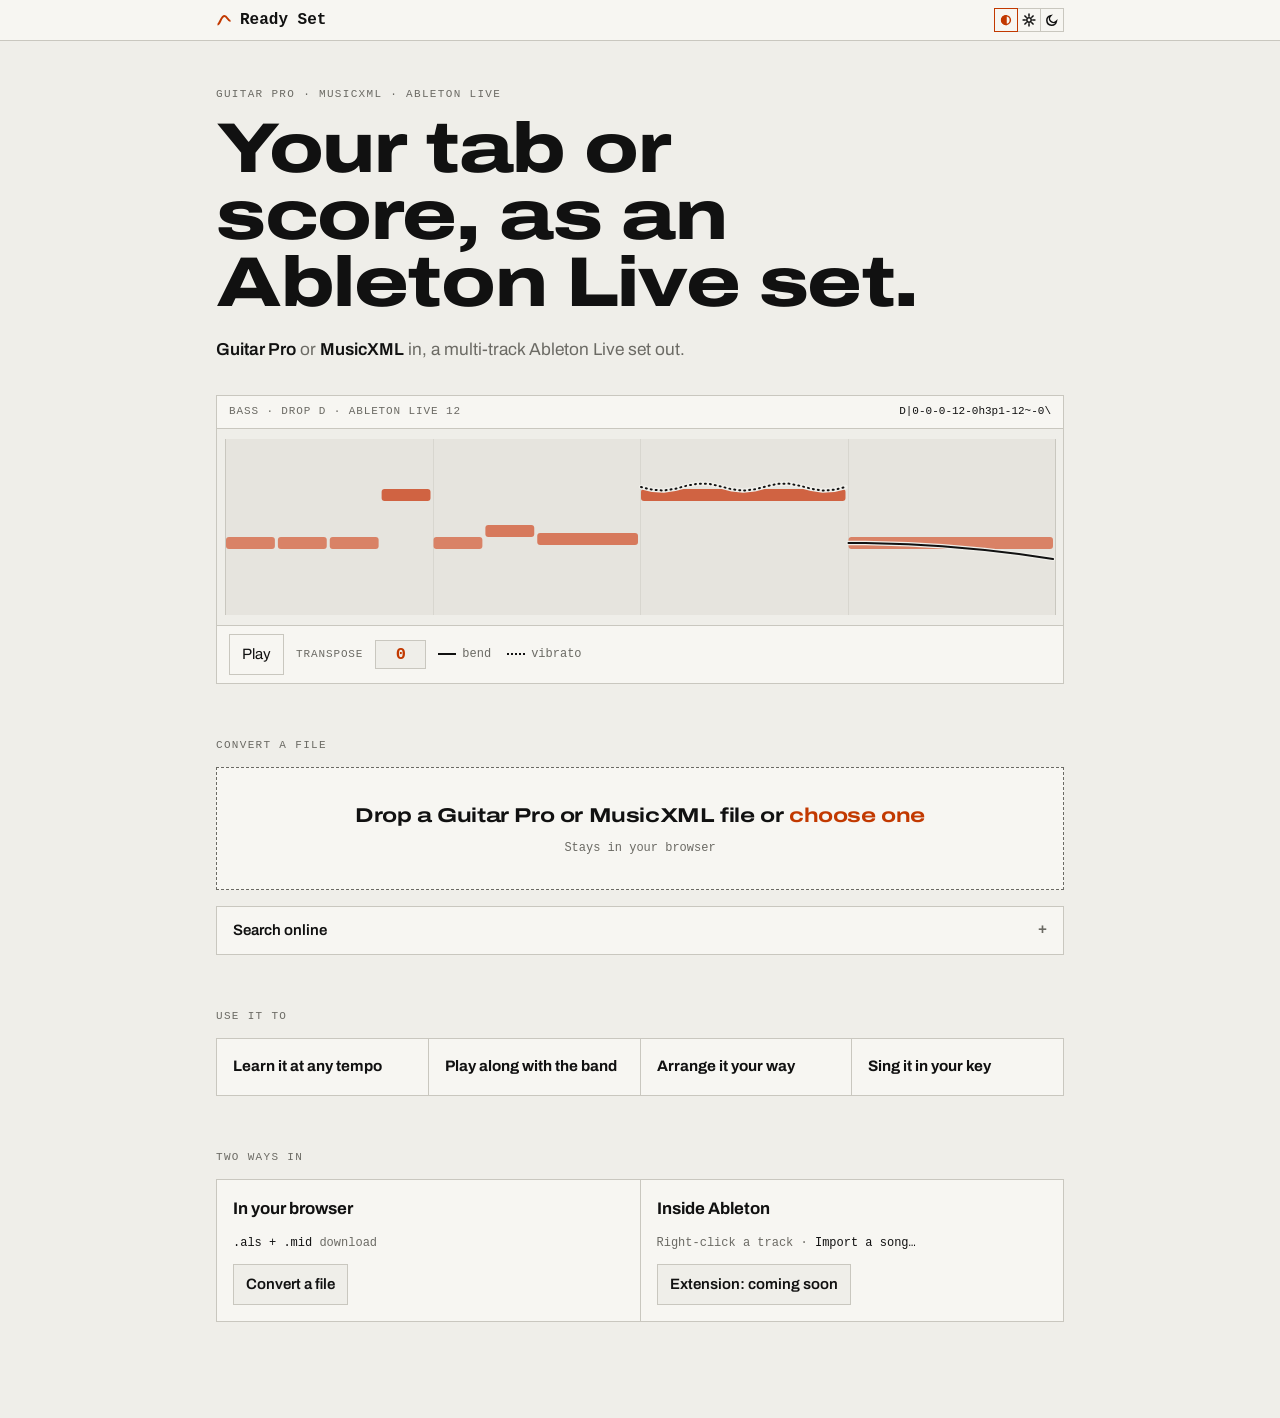
==== commit 8ea9b817: "Deploy Ready Set 844d9c6" ====
--- a/index.html
+++ b/index.html
@@ -13,6 +13,9 @@
 <link rel="stylesheet" href="./shared/vendor/design/tokens.css" />
 <link rel="stylesheet" href="./shared/vendor/design/valuebox.css" />
 <link rel="stylesheet" href="./shared/vendor/design/iconbutton.css" />
+<link rel="stylesheet" href="./shared/vendor/design/range.css" />
+<link rel="stylesheet" href="./shared/vendor/design/playhead.css" />
+<link rel="stylesheet" href="./shared/midiplay.css" />
 <link rel="stylesheet" href="./shared/vendor/design/themeswitch.css" />
 <script src="./shared/roll.js"></script>
 <style>
@@ -94,11 +97,8 @@
   #status.err { color: var(--ink); font-weight: 600; }
   #status.err::before { content: "Error: "; }
   #player-host { margin-top: calc(var(--space) * 1.5); }
-  midi-player { width: 100%; display: block; }
-  midi-player::part(control-panel) { background: var(--ground); border: var(--hairline); border-radius: 0; }
-  midi-player::part(play-button) { color: var(--ink); background: var(--ground-2); border: var(--hairline); border-radius: 0; }
-  midi-player::part(time) { color: var(--ink-mut); font-family: var(--font-mono); }
-  midi-player::part(seek-bar) { accent-color: var(--acc); }
+  canvas#preview-roll { width: 100%; height: 160px; display: block; border: var(--hairline); }
+  #preview-bar { margin-top: var(--space); }
   #template-state { margin-top: var(--space); font: 11.5px var(--font-mono); color: var(--ink-mut); }
 
   /* online search ------------------------------------------------------------ */
@@ -182,9 +182,9 @@
 
 <main>
   <section class="hero">
-    <div class="eyebrow">MusicXML · MIDI · Guitar Pro · Ableton Live</div>
+    <div class="eyebrow">Guitar Pro · MusicXML · Ableton Live</div>
     <h1 class="head">Your tab or score, as an Ableton Live set.</h1>
-    <p class="lede"><b>MusicXML</b>, <b>MIDI</b> or <b>Guitar Pro</b> in, a multi-track Ableton Live set out.</p>
+    <p class="lede"><b>Guitar Pro</b> or <b>MusicXML</b> in, a multi-track Ableton Live set out.</p>
 
     <div class="demo">
       <div class="demo-bar">
@@ -204,9 +204,9 @@
   <section class="tool" id="tool">
     <span class="eyebrow">Convert a file</span>
     <label class="drop" id="drop" for="file">
-      <div class="big">Drop a MusicXML, MIDI or Guitar Pro file or <span class="pick">choose one</span></div>
+      <div class="big">Drop a Guitar Pro or MusicXML file or <span class="pick">choose one</span></div>
       <div class="mut">Stays in your browser</div>
-      <input type="file" id="file" accept=".musicxml,.xml,.mid,.midi,.gp,.gpx,.gp3,.gp4,.gp5" hidden />
+      <input type="file" id="file" accept=".gp,.gpx,.gp3,.gp4,.gp5,.musicxml,.xml" hidden />
     </label>
 
     <details class="online" id="online">
@@ -226,7 +226,7 @@
           <span class="srcs" id="srcs">
             <button type="button" class="srcs-btn" id="srcs-btn" aria-describedby="srcs-tip" aria-expanded="false"><svg viewBox="0 0 12 12" aria-hidden="true"><circle cx="6" cy="6" r="5.25" fill="none" stroke="currentColor"/><path d="M6 5.2v3.3M6 3.3v.1" stroke="currentColor" stroke-width="1.3" stroke-linecap="round"/></svg>Sources</button>
             <!-- app.js rewrites these lines to match what this host can reach
-                 (the static site has no proxy, so no live Mutopia or FreeMIDI). -->
+                 (without a proxy there is no live Mutopia or FreeMIDI). -->
             <span class="tip" role="tooltip" id="srcs-tip">
               <span id="src-mutopia"><b>Mutopia</b> public-domain scores, always searched</span>
               <span id="src-fan"><b>BitMidi, FreeMIDI</b> fan-made MIDI, searched when included</span>
@@ -251,14 +251,17 @@
           </select>
         </div>
         <div>
-          <label class="cap" for="semitones">Transpose</label>
-          <select id="semitones"><!-- filled by JS: -12..+12 --></select>
+          <span class="cap" id="semitones-label">Transpose</span>
+          <span id="semitones"><!-- the design system's value box, -12..+12 (app.js) --></span>
         </div>
         <div class="act"><button id="preview" type="button" disabled>Preview</button></div>
         <div class="act"><button id="download" class="primary" type="button" disabled>Download</button></div>
       </div>
       <div id="status" role="status"></div>
-      <div id="player-host" hidden></div>
+      <div id="player-host" hidden>
+        <canvas id="preview-roll" aria-label="Piano roll of the preview, following the playhead"></canvas>
+        <div id="preview-bar"></div>
+      </div>
       <div id="template-state"></div>
     </div>
   </section>
@@ -292,36 +295,22 @@
 
 <script type="module">
   import { valueBox } from "./shared/vendor/design/valuebox.js";
+  import { NOTES as notes, BEATS, TOTAL, heroPlayer } from "./hero.js";
   import { themeSwitch } from "./shared/vendor/design/themeswitch.js";
   // ---- colour mode: System / Paper / Night, as the design system's symbols ----
   // ?theme= or a saved choice seeds it; the canvas redraws on every change.
+  const root = document.documentElement;   // the palette reads the theme's tokens from here
   themeSwitch(document.querySelector('.modes'), {
     storageKey: 'tabridge-mode',
     onChange: () => window.dispatchEvent(new Event('tabridge-theme')),
   });
 
-  // ---- playable bassline demo (Web Audio + canvas) ------------------------------
-  // p = semitones above MIDI 40 (E2). v = velocity 0..1 (ghosts play quieter).
-  // bend = semitones glided to over the note, vib = vibrato hold, leg = legato
-  // from the previous note. The back half of that groove: a chug up to the
-  // octave, a legato run, a vibrato hold and a closing dive.
-  const D = -2, OCT = 10;
-  const notes = [
-    {b:0,    l:0.25, p:D,   v:1},
-    {b:0.25, l:0.25, p:D,   v:.45},
-    {b:0.5,  l:0.25, p:D,   v:.8},
-    {b:0.75, l:0.25, p:OCT, v:.75},
-    {b:1,    l:0.25, p:D,   v:.45},
-    {b:1.25, l:0.25, p:1,   v:.7,  leg:true},
-    {b:1.5,  l:0.5,  p:-1,  v:.8,  leg:true},
-    {b:2,    l:1,    p:OCT, v:.9, vib:true},
-    {b:3,    l:1,    p:D,   v:1,  bend:-4},
-  ];
-  const BEATS = 4, PMIN = -20, PMAX = 24;   // relative to E2, with room to transpose +-12
+  // ---- playable bassline demo (spessasynth + the shared bank, drawn on a canvas) --
+  // The bar, its bends and vibrato, and how it sounds live in hero.js.
+  const PMIN = -20, PMAX = 24;   // relative to E2, with room to transpose +-12
   let transpose = 0, playhead = null, pal = null;
   const canvas = document.getElementById('roll'), ctx = canvas.getContext('2d');
   const R = window.TabridgeRoll;
-  const root = document.documentElement;   // the palette reads the theme's tokens from here
   const refreshPalette = () => { pal = R.palette(root); draw(); };
 
   function fit() {
@@ -376,58 +365,40 @@
   valueBox(document.getElementById('tr'), {
     min: -12, max: 12, value: 0, labelledBy: 'tr-label',
     format: v => (v > 0 ? '+' : '') + v,
-    onChange: v => {
-      transpose = v; draw();
-      if (playing) activeOscs.forEach(o => { try { o.detune.setValueAtTime(transpose * 100, audio.currentTime); } catch (e) {} });
-    },
+    onChange: v => { transpose = v; draw(); hero.setTranspose(v); },   // live, also mid-bar
   });
 
-  // audible playback (legato groups, live transpose, sustaining bass)
-  let audio = null, playNodes = [], activeOscs = [], playing = false, phStart = 0, phRAF = 0, endTimer = 0;
-  const BPM = 100, SPB = 60 / BPM, TOTAL = BEATS * SPB, midiFreq = m => 440 * Math.pow(2, (m - 69) / 12);
+  // audible playback: a picked electric bass from the shared General MIDI bank (hero.js)
+  const hero = heroPlayer();
+  window.readySetHero = hero;          // for scripts/hero_sound_check.py
+  let playing = false, phStart = 0, phRAF = 0, endTimer = 0;
   const playBtn = document.getElementById('play');
-  function stopAudio() {
+  function stopAudio(cut = true) {
     playing = false; playhead = null; cancelAnimationFrame(phRAF); clearTimeout(endTimer);
-    playNodes.forEach(n => { try { n.stop(); } catch (e) {} }); playNodes = []; activeOscs = [];
+    hero.stop(cut);
     playBtn.textContent = 'Play'; playBtn.setAttribute('aria-pressed', 'false'); draw();
   }
-  function playAudio() {
+  async function playAudio() {
     if (playing) { stopAudio(); return; }
-    audio = audio || new (window.AudioContext || window.webkitAudioContext)(); audio.resume();
-    const t = audio.currentTime + 0.06;
-    const master = audio.createGain(); master.gain.value = 0.2;
-    const lp = audio.createBiquadFilter(); lp.type = 'lowpass'; lp.frequency.value = 1600; lp.Q.value = 0.6;
-    master.connect(lp); lp.connect(audio.destination);
-    const groups = []; let cur = null;
-    notes.forEach(n => { const contig = cur && Math.abs(n.b - cur.endBeat) < 0.02;
-      if (n.leg && cur && contig) { cur.segs.push(n); cur.endBeat = n.b + n.l; }
-      else { cur = { sb: n.b, endBeat: n.b + n.l, segs: [n] }; groups.push(cur); } });
-    groups.forEach(gp => {
-      const gt0 = t + gp.sb * SPB, gEnd = t + gp.endBeat * SPB;
-      const osc = audio.createOscillator(); osc.type = 'triangle';
-      const g = audio.createGain(); osc.connect(g); g.connect(master);
-      osc.detune.setValueAtTime(transpose * 100, gt0);
-      gp.segs.forEach((n, si) => { const st = t + n.b * SPB, dur = n.l * SPB, f = midiFreq(40 + n.p);
-        if (si === 0) osc.frequency.setValueAtTime(f, st);
-        else osc.frequency.linearRampToValueAtTime(f, st + 0.028);
-        if (n.bend) osc.frequency.linearRampToValueAtTime(midiFreq(40 + n.p + n.bend), st + dur * 0.9);
-        if (n.vib) { const lfo = audio.createOscillator(); lfo.frequency.value = 5.5; const lg = audio.createGain(); lg.gain.value = 40;
-          lfo.connect(lg); lg.connect(osc.detune); lfo.start(st); lfo.stop(st + dur + 0.05); playNodes.push(lfo); } });
-      const glen = gEnd - gt0, rel = Math.min(0.12, glen * 0.35);
-      const pk = 0.85 * (0.3 + 0.7 * gp.segs[0].v);   // velocity: ghosts sit back
-      g.gain.setValueAtTime(0, gt0); g.gain.linearRampToValueAtTime(pk, gt0 + 0.02);
-      g.gain.setValueAtTime(pk, gEnd - rel); g.gain.linearRampToValueAtTime(0.0001, gEnd);
-      osc.start(gt0); osc.stop(gEnd + 0.06); playNodes.push(osc); activeOscs.push(osc); });
-    playing = true; phStart = t; playBtn.textContent = 'Stop'; playBtn.setAttribute('aria-pressed', 'true');
+    playing = true; playBtn.textContent = 'Stop'; playBtn.setAttribute('aria-pressed', 'true');
+    let t;
+    try { t = await hero.play(transpose); }          // the first press loads the sounds
+    catch (e) { console.warn('bass demo unavailable:', e); stopAudio(); return; }
+    if (t == null || !playing) return;                // stopped while loading
+    phStart = t;
+    endTimer = setTimeout(() => stopAudio(false), (t - hero.heardNow + TOTAL) * 1000 + 100);   // when the last of it is heard
     if (R.reducedMotion()) {
       // Reduced motion: a static marker at the start instead of a moving playhead.
-      playhead = 0; draw(); endTimer = setTimeout(stopAudio, TOTAL * 1000 + 100);
+      playhead = 0; draw();
       return;
     }
-    (function ph() { if (!playing) return; const el = audio.currentTime - phStart;
-      if (el >= TOTAL) { stopAudio(); return; } playhead = Math.max(0, el / TOTAL); draw(); phRAF = requestAnimationFrame(ph); })();
+    // the head shows what is heard: the audio clock less the output's delay
+    (function ph() { if (!playing) return; const el = hero.heardNow - phStart;
+      playhead = Math.min(1, Math.max(0, el / TOTAL)); draw(); phRAF = requestAnimationFrame(ph); })();
   }
   playBtn.addEventListener('click', playAudio);
+  // start fetching the sounds when a press looks likely, so the first one is quick
+  playBtn.addEventListener('pointerenter', () => import('./shared/midiplay.js').then(m => m.soundfontBytes()).catch(() => {}), { once: true });
   window.addEventListener('resize', draw);
   window.addEventListener('tabridge-theme', refreshPalette);
   R.onSchemeChange(refreshPalette);
--- a/shared/vendor/design/range.css
+++ b/shared/vendor/design/range.css
@@ -0,0 +1,36 @@
+/* Range (range.js): a 2px track filled in the accent up to a small square
+   thumb, the label and live value above it, a tick under each stop. */
+.range { display: grid; gap: 6px; min-width: 0; }
+.range-head { display: flex; justify-content: space-between; align-items: baseline; gap: var(--space); }
+.range-head label { color: var(--ink-mut); font: 13px/1 var(--font-mono); }
+.range-head output { color: var(--acc); font: 600 13px/1 var(--font-mono); font-variant-numeric: tabular-nums; }
+.range input[type="range"] {
+  appearance: none;
+  -webkit-appearance: none;
+  width: 100%;
+  height: 2px;
+  margin: 6px 0 0;
+  border-radius: var(--radius);
+  background: linear-gradient(to right, var(--acc) 0%, var(--acc) var(--fill, 0%), var(--line) var(--fill, 0%), var(--line) 100%);
+  cursor: pointer;
+}
+.range input[type="range"]::-webkit-slider-thumb {
+  appearance: none;
+  -webkit-appearance: none;
+  width: 12px;
+  height: 12px;
+  border-radius: var(--radius);
+  background: var(--acc);
+}
+.range input[type="range"]::-moz-range-thumb {
+  width: 12px;
+  height: 12px;
+  border-radius: var(--radius);
+  background: var(--acc);
+  border: none;
+}
+.range input[type="range"]::-moz-range-track { height: 2px; background: transparent; }
+.range input[type="range"]:focus-visible { outline: 1px solid var(--acc); outline-offset: 4px; }
+/* One tick per stop, centred under where the thumb lands (the thumb is 12px). */
+.range-ticks { display: flex; justify-content: space-between; padding: 0 5px; }
+.range-ticks span { width: 1px; height: 4px; background: var(--line); }
--- a/shared/vendor/design/playhead.css
+++ b/shared/vendor/design/playhead.css
@@ -0,0 +1,31 @@
+/* Playhead (playhead.js): the box you click or drag in, and the line itself.
+   Link after tokens.css. seekable() adds .seekable to the box and .seeking while
+   a press or drag lasts; put .playhead on the line (absolutely placed, its left
+   set by the page) to get the accent line with a wider grab area. */
+
+.seekable {
+  cursor: pointer;
+  touch-action: pan-y; /* a sideways drag moves the head, an upward one still scrolls */
+  user-select: none;
+  -webkit-user-select: none;
+}
+.seekable.seeking { cursor: ew-resize; }
+
+.playhead {
+  position: absolute;
+  top: 0;
+  bottom: 0;
+  width: 1px;
+  background: var(--acc);
+  cursor: ew-resize;
+}
+/* An invisible band either side of the line, so a finger or a mouse can take
+   hold of it without landing on the 1px exactly. */
+.playhead::before {
+  content: "";
+  position: absolute;
+  top: 0;
+  bottom: 0;
+  left: -6px;
+  right: -6px;
+}
--- a/shared/midiplay.css
+++ b/shared/midiplay.css
@@ -0,0 +1,8 @@
+/* The MIDI preview bar (midiplay.js): play and stop as small icon buttons, the design
+   system's thin accent range as the seek line, the time in mono. Link after tokens.css,
+   iconbutton.css and range.css. */
+.midiplay { display: flex; align-items: center; gap: var(--space); min-width: 0; }
+.midiplay .midiplay-seek { flex: 1 1 120px; min-width: 80px; gap: 0; }
+.midiplay .midiplay-seek input[type="range"] { margin: 0; }
+.midiplay .midiplay-seek input[type="range"]:disabled { cursor: default; opacity: .45; }
+.midiplay-time { flex: none; color: var(--ink-mut); font: 12px/1 var(--font-mono); font-variant-numeric: tabular-nums; }
